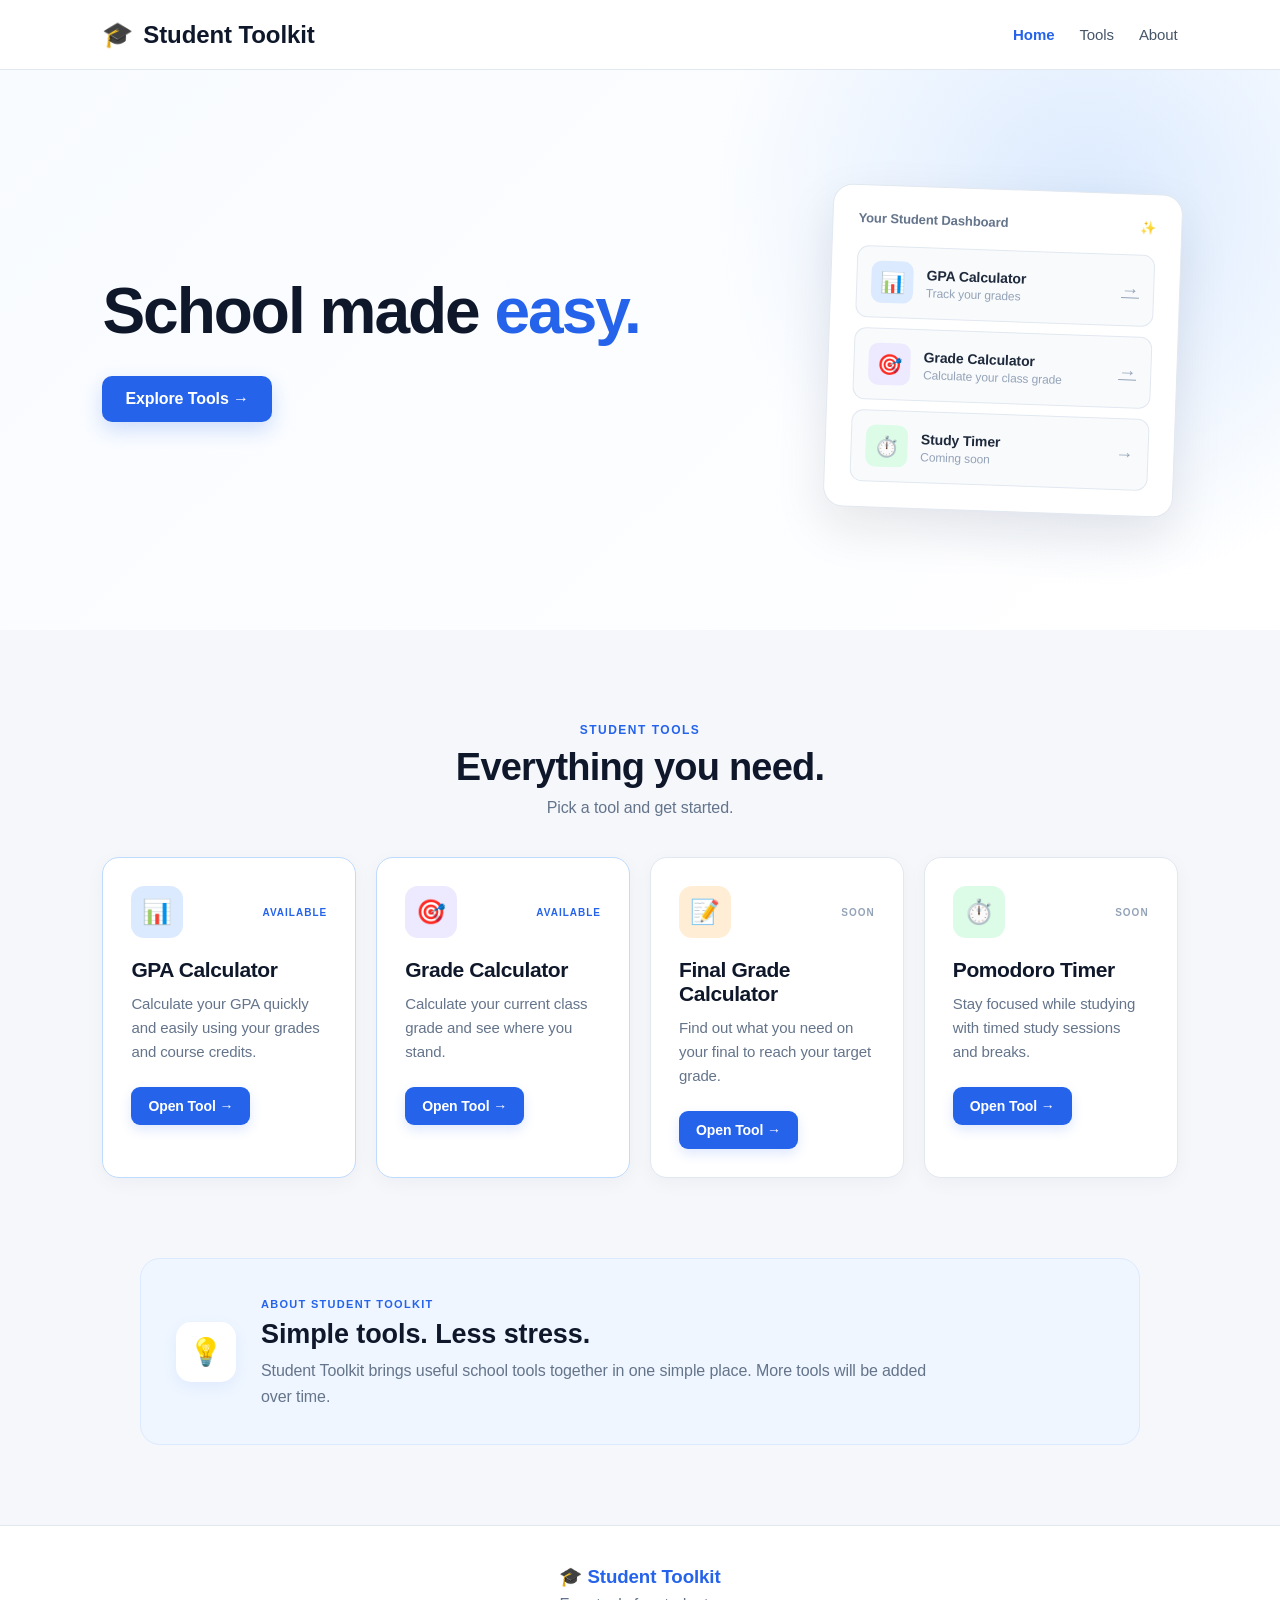
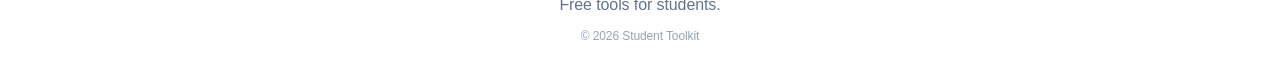
==== index.html @ 9a3f8b53 "Add files via upload" ====
<!DOCTYPE html>
<html lang="en">

<head>
    <meta charset="UTF-8">
    <meta name="viewport" content="width=device-width, initial-scale=1.0">

    <title>Student Toolkit | Free GPA, Grade & Study Tools</title>

    <meta name="description" content="Free student tools including a GPA calculator, grade calculator, final grade calculator, and Pomodoro study timer.">
    <meta name="robots" content="index, follow">

    <link rel="canonical" href="https://kaidenhark2008.github.io/Student.toolkit/">

    <meta property="og:type" content="website">
    <meta property="og:title" content="Student Toolkit | Free Tools for Students">
    <meta property="og:description" content="Free calculators and study tools to help students manage grades, GPA, finals, and study time.">
    <meta property="og:url" content="https://kaidenhark2008.github.io/Student.toolkit/">
    <meta property="og:site_name" content="Student Toolkit">

    <meta name="twitter:card" content="summary">
    <meta name="twitter:title" content="Student Toolkit | Free Tools for Students">
    <meta name="twitter:description" content="Free calculators and study tools to help students manage grades, GPA, finals, and study time.">

    <!-- GOOGLE SEARCH CONSOLE VERIFICATION TAG GOES HERE LATER -->

    <link rel="stylesheet" href="style.css">
</head>

<body>

    <!-- NAVIGATION -->

    <header>

        <div class="logo">
            <span>🎓</span>
            <h1>Student Toolkit</h1>
        </div>

        <nav>
            <a href="index.html" class="active">Home</a>
            <a href="#tools">Tools</a>
            <a href="#about">About</a>
        </nav>

    </header>


    <main>

        <!-- HERO -->

        <section class="hero">

            <div class="hero-content">

                <h2>
                    School made <span>easy.</span>
                </h2>

                <a href="#tools" class="hero-button">
                    Explore Tools →
                </a>

            </div>


            <!-- HERO DASHBOARD -->

            <div class="hero-card">

                <div class="hero-card-top">
                    <span>Your Student Dashboard</span>
                    <span>✨</span>
                </div>


                <!-- GPA -->

                <div class="dashboard-item">

                    <div class="dashboard-icon blue">
                        📊
                    </div>

                    <div>
                        <strong>GPA Calculator</strong>
                        <p>Track your grades</p>
                    </div>

                    <a href="gpa.html" class="arrow">→</a>

                </div>


                <!-- GRADE CALCULATOR -->

                <div class="dashboard-item">

                    <div class="dashboard-icon purple">
                        🎯
                    </div>

                    <div>
                        <strong>Grade Calculator</strong>
                        <p>Calculate your class grade</p>
                    </div>

                    <a href="grade.html" class="arrow">→</a>

                </div>


                <!-- STUDY TIMER -->

                <div class="dashboard-item">

                    <div class="dashboard-icon green">
                        ⏱️
                    </div>

                    <div>
                        <strong>Study Timer</strong>
                        <p>Coming soon</p>
                    </div>

                    <span class="arrow">→</span>

                </div>

            </div>

        </section>



        <!-- TOOLS -->

        <section class="tools" id="tools">

            <div class="section-title">

                <span>STUDENT TOOLS</span>

                <h2>Everything you need.</h2>

                <p>
                    Pick a tool and get started.
                </p>

            </div>


            <div class="tool-container">


                <!-- GPA CALCULATOR -->

                <div class="tool-card available">

                    <div class="tool-top">

                        <div class="tool-icon blue">
                            📊
                        </div>

                        <span class="available-tag">
                            AVAILABLE
                        </span>

                    </div>

                    <h3>GPA Calculator</h3>

                    <p>
                        Calculate your GPA quickly and easily
                        using your grades and course credits.
                    </p>

                    <a href="gpa.html" class="tool-button">
                        Open Tool →
                    </a>

                </div>



                <!-- GRADE CALCULATOR -->

                <div class="tool-card available">

                    <div class="tool-top">

                        <div class="tool-icon purple">
                            🎯
                        </div>

                        <span class="available-tag">
                            AVAILABLE
                        </span>

                    </div>

                    <h3>Grade Calculator</h3>

                    <p>
                        Calculate your current class grade
                        and see where you stand.
                    </p>

                    <a href="grade.html" class="tool-button">
                        Open Tool →
                    </a>

                </div>



                <!-- FINAL GRADE CALCULATOR -->

                <div class="tool-card">

                    <div class="tool-top">

                        <div class="tool-icon orange">
                            📝
                        </div>

                        <span class="soon-tag">
                            SOON
                        </span>

                    </div>

                    <h3>Final Grade Calculator</h3>

                    <p>
                        Find out what you need on your final
                        to reach your target grade.
                    </p>

                    <a href="Final.HtMl" class="tool-button">
                        Open Tool →
                    </a>

                </div>



                <!-- POMODORO TIMER -->

                <div class="tool-card">

                    <div class="tool-top">

                        <div class="tool-icon green">
                            ⏱️
                        </div>

                        <span class="soon-tag">
                            SOON
                        </span>

                    </div>

                    <h3>Pomodoro Timer</h3>

                    <p>
                        Stay focused while studying with
                        timed study sessions and breaks.
                    </p>

                    <a href="timer.html" class="tool-button">
                        Open Tool →
                    </a>

                </div>


            </div>

        </section>



        <!-- ABOUT -->

        <section class="about" id="about">

            <div class="about-box">

                <div class="about-icon">
                    💡
                </div>

                <div>

                    <span>ABOUT STUDENT TOOLKIT</span>

                    <h2>
                        Simple tools. Less stress.
                    </h2>

                    <p>
                        Student Toolkit brings useful school
                        tools together in one simple place.
                        More tools will be added over time.
                    </p>

                </div>

            </div>

        </section>

    </main>



    <!-- FOOTER -->

    <footer>

        <h3>🎓 Student Toolkit</h3>

        <p>
            Free tools for students.
        </p>

        <span>
            © 2026 Student Toolkit
        </span>

    </footer>



    <script src="script.js"></script>

</body>

</html>
---- style.css ----
* {
    box-sizing: border-box;
    margin: 0;
    padding: 0;
}


/* =========================================
   BODY
========================================= */

body {
    font-family: "Segoe UI", Inter, Arial, sans-serif;

    background: #f5f7fb;

    color: #1f2937;

    letter-spacing: -0.1px;
}


/* =========================================
   HEADER
========================================= */

header {
    background: white;

    padding: 20px 8%;

    display: flex;

    justify-content: space-between;

    align-items: center;

    border-bottom: 1px solid #e2e8f0;
}

.logo {
    display: flex;

    align-items: center;

    gap: 10px;
}

.logo span {
    font-size: 25px;
}

.logo h1 {
    font-size: 24px;

    font-weight: 700;

    color: #0f172a;
}

nav {
    display: flex;

    gap: 25px;
}

nav a {
    text-decoration: none;

    color: #475569;

    font-size: 15px;

    font-weight: 500;

    transition: 0.2s ease;
}

nav a:hover {
    color: #2563eb;
}

nav a.active {
    color: #2563eb;

    font-weight: 700;
}


/* =========================================
   HERO
========================================= */

.hero {
    min-height: 560px;

    padding: 85px 8%;

    display: flex;

    align-items: center;

    justify-content: space-between;

    gap: 70px;

    text-align: left;

    background:
        radial-gradient(
            circle at 85% 25%,
            #dbeafe,
            transparent 32%
        ),
        linear-gradient(
            135deg,
            #f8fbff,
            #ffffff
        );
}

.hero-content {
    max-width: 600px;
}

.hero h2 {
    font-size: 64px;

    font-weight: 750;

    letter-spacing: -2px;

    line-height: 1.05;

    margin-bottom: 30px;

    color: #0f172a;
}

.hero h2 span {
    color: #2563eb;
}


/* =========================================
   HERO BUTTON
========================================= */

.hero-button {
    display: inline-flex;

    align-items: center;

    gap: 8px;

    padding: 14px 23px;

    background: #2563eb;

    color: white;

    border-radius: 10px;

    text-decoration: none;

    font-size: 16px;

    font-weight: 650;

    box-shadow:
        0 8px 20px rgba(37, 99, 235, 0.2);

    transition: all 0.2s ease;
}

.hero-button:hover {
    background: #1d4ed8;

    transform: translateY(-3px);

    box-shadow:
        0 12px 25px rgba(37, 99, 235, 0.25);
}


/* =========================================
   HERO DASHBOARD CARD
========================================= */

.hero-card {
    width: 350px;

    flex-shrink: 0;

    padding: 25px;

    background: white;

    border: 1px solid #e2e8f0;

    border-radius: 20px;

    box-shadow:
        0 20px 50px rgba(15, 23, 42, 0.1);

    transform: rotate(2deg);

    transition: 0.3s ease;
}

.hero-card:hover {
    transform: rotate(0deg) translateY(-6px);
}

.hero-card-top {
    display: flex;

    justify-content: space-between;

    margin-bottom: 20px;

    color: #64748b;

    font-size: 13px;

    font-weight: 700;
}


/* =========================================
   DASHBOARD ITEMS
========================================= */

.dashboard-item {
    display: flex;

    align-items: center;

    gap: 13px;

    padding: 14px;

    margin-top: 10px;

    background: #f8fafc;

    border: 1px solid #e2e8f0;

    border-radius: 12px;
}

.dashboard-icon {
    width: 42px;
    height: 42px;

    display: flex;

    align-items: center;

    justify-content: center;

    flex-shrink: 0;

    border-radius: 10px;

    font-size: 20px;
}

.dashboard-icon.blue {
    background: #dbeafe;
}

.dashboard-icon.purple {
    background: #ede9fe;
}

.dashboard-icon.green {
    background: #dcfce7;
}

.dashboard-item strong {
    display: block;

    font-size: 14px;

    color: #1e293b;
}

.dashboard-item p {
    margin: 3px 0 0;

    font-size: 12px;

    color: #94a3b8;
}

.check {
    margin-left: auto;

    width: 25px;
    height: 25px;

    display: flex;

    align-items: center;

    justify-content: center;

    border-radius: 50%;

    background: #dcfce7;

    color: #16a34a;

    font-weight: bold;
}

.arrow {
    margin-left: auto;

    color: #94a3b8;

    font-size: 18px;
}


/* =========================================
   TOOLS SECTION
========================================= */

.tools {
    padding: 90px 8% 80px;
}

.section-title {
    max-width: 600px;

    margin: 0 auto 40px;

    text-align: center;
}

.section-title > span {
    color: #2563eb;

    font-size: 12px;

    font-weight: 800;

    letter-spacing: 1.5px;
}

.section-title h2 {
    margin: 8px 0 10px;

    font-size: 38px;

    font-weight: 700;

    letter-spacing: -0.8px;

    color: #0f172a;
}

.section-title p {
    color: #64748b;

    font-size: 16px;
}


/* =========================================
   TOOL CONTAINER
========================================= */

.tool-container {
    display: grid;

    grid-template-columns: repeat(4, 1fr);

    gap: 20px;

    max-width: 1250px;

    margin: 0 auto;
}


/* =========================================
   TOOL CARDS
========================================= */

.tool-card {
    position: relative;

    min-height: 310px;

    padding: 28px;

    background: white;

    border: 1px solid #e2e8f0;

    border-radius: 17px;

    box-shadow:
        0 5px 20px rgba(15, 23, 42, 0.04);

    transition:
        transform 0.25s ease,
        box-shadow 0.25s ease,
        border-color 0.25s ease;
}

.tool-card:hover {
    transform: translateY(-6px);

    border-color: #bfdbfe;

    box-shadow:
        0 15px 35px rgba(15, 23, 42, 0.09);
}

.tool-card.available {
    border-color: #bfdbfe;
}


/* =========================================
   TOOL TOP
========================================= */

.tool-top {
    display: flex;

    justify-content: space-between;

    align-items: center;

    margin-bottom: 20px;
}

.tool-icon {
    width: 52px;
    height: 52px;

    display: flex;

    align-items: center;

    justify-content: center;

    border-radius: 13px;

    font-size: 24px;
}

.tool-icon.blue {
    background: #dbeafe;
}

.tool-icon.purple {
    background: #ede9fe;
}

.tool-icon.orange {
    background: #ffedd5;
}

.tool-icon.green {
    background: #dcfce7;
}


/* =========================================
   TOOL TAGS
========================================= */

.available-tag,
.soon-tag {
    font-size: 10px;

    font-weight: 800;

    letter-spacing: 1px;
}

.available-tag {
    color: #2563eb;
}

.soon-tag {
    color: #94a3b8;
}


/* =========================================
   TOOL TEXT
========================================= */

.tool-card h3 {
    margin-bottom: 10px;

    font-size: 21px;

    font-weight: 700;

    letter-spacing: -0.4px;

    color: #0f172a;
}

.tool-card p {
    min-height: 75px;

    margin-bottom: 20px;

    color: #64748b;

    font-size: 15px;

    line-height: 1.6;
}


/* =========================================
   GPA OPEN TOOL BUTTON
========================================= */

.tool-button {
    display: inline-flex;

    align-items: center;

    justify-content: center;

    padding: 11px 17px;

    background: #2563eb;

    color: white !important;

    border-radius: 9px;

    text-decoration: none;

    font-size: 14px;

    font-weight: 650;

    transition: all 0.2s ease;

    box-shadow:
        0 5px 12px rgba(37, 99, 235, 0.15);
}

.tool-button:hover {
    background: #1d4ed8;

    transform: translateY(-2px);

    text-decoration: none !important;

    box-shadow:
        0 8px 18px rgba(37, 99, 235, 0.22);
}


/* =========================================
   DISABLED BUTTONS
========================================= */

.disabled-button {
    padding: 10px 15px;

    background: #f1f5f9;

    color: #94a3b8;

    border: none;

    border-radius: 8px;

    cursor: not-allowed;

    font-size: 14px;
}


/* =========================================
   ABOUT
========================================= */

.about {
    padding: 0 8% 80px;
}

.about-box {
    max-width: 1000px;

    margin: 0 auto;

    display: flex;

    align-items: center;

    gap: 25px;

    padding: 35px;

    background: #eff6ff;

    border: 1px solid #dbeafe;

    border-radius: 20px;
}

.about-icon {
    width: 60px;
    height: 60px;

    display: flex;

    align-items: center;

    justify-content: center;

    flex-shrink: 0;

    background: white;

    border-radius: 15px;

    font-size: 27px;

    box-shadow:
        0 5px 15px rgba(37, 99, 235, 0.08);
}

.about-box > div:last-child > span {
    color: #2563eb;

    font-size: 11px;

    font-weight: 800;

    letter-spacing: 1.3px;
}

.about-box h2 {
    margin: 7px 0 8px;

    font-size: 27px;

    color: #0f172a;
}

.about-box p {
    max-width: 700px;

    color: #64748b;

    line-height: 1.6;
}


/* =========================================
   FOOTER
========================================= */

footer {
    margin-top: 0;

    padding: 40px 20px;

    background: white;

    border-top: 1px solid #e2e8f0;

    text-align: center;
}

footer h3 {
    margin-bottom: 8px;

    color: #2563eb;
}

footer p {
    margin-bottom: 12px;

    color: #64748b;
}

footer span {
    font-size: 12px;

    color: #94a3b8;
}


/* =========================================
   MOBILE
========================================= */

@media (max-width: 1000px) {

    .tool-container {
        grid-template-columns: repeat(2, 1fr);
    }

    .hero {
        padding-left: 6%;
        padding-right: 6%;
    }

}


@media (max-width: 800px) {

    .hero {
        flex-direction: column;

        padding: 70px 6%;

        text-align: center;
    }

    .hero h2 {
        font-size: 52px;
    }

    .hero-card {
        width: 330px;
    }

}


@media (max-width: 600px) {

    header {
        flex-direction: column;

        gap: 15px;

        padding: 18px 5%;
    }

    nav {
        gap: 18px;

        flex-wrap: wrap;

        justify-content: center;
    }

    .hero {
        padding: 55px 20px;
    }

    .hero h2 {
        font-size: 42px;

        letter-spacing: -1.5px;
    }

    .hero-card {
        width: 100%;

        max-width: 340px;
    }

    .tools {
        padding: 70px 20px;
    }

    .section-title h2 {
        font-size: 30px;
    }

    .tool-container {
        grid-template-columns: 1fr;
    }

    .about {
        padding: 0 20px 60px;
    }

    .about-box {
        flex-direction: column;

        text-align: center;

        padding: 28px 22px;
    }

}


.gpa-hero {
    padding: 70px 20px 65px;

    text-align: center;

    background:
        radial-gradient(
            circle at 50% 0%,
            #dbeafe,
            transparent 45%
        ),
        #f8fbff;
}

.gpa-hero-content {
    max-width: 650px;

    margin: 0 auto;
}

.gpa-badge {
    display: inline-block;

    padding: 8px 14px;

    margin-bottom: 18px;

    border-radius: 30px;

    background: #dbeafe;

    color: #2563eb;

    font-size: 13px;

    font-weight: 700;
}

.gpa-hero h2 {
    margin-bottom: 15px;

    font-size: 52px;

    line-height: 1.1;

    letter-spacing: -1.5px;

    color: #0f172a;
}

.gpa-hero h2 span {
    color: #2563eb;
}

.gpa-hero p {
    max-width: 550px;

    margin: 0 auto;

    color: #64748b;

    font-size: 17px;

    line-height: 1.6;
}


/* =========================================
   GPA SECTION
========================================= */

.gpa-section {
    max-width: 850px;

    margin: 0 auto;

    padding: 65px 20px 90px;
}


/* =========================================
   CALCULATOR
========================================= */

.calculator {
    padding: 35px;

    background: white;

    border: 1px solid #e2e8f0;

    border-radius: 20px;

    box-shadow:
        0 10px 35px rgba(15, 23, 42, 0.06);
}


/* CALCULATOR HEADING */

.calculator-heading {
    display: flex;

    align-items: center;

    gap: 15px;

    margin-bottom: 30px;
}

.calculator-icon {
    width: 52px;
    height: 52px;

    display: flex;

    align-items: center;

    justify-content: center;

    flex-shrink: 0;

    border-radius: 13px;

    background: #dbeafe;

    font-size: 24px;
}

.calculator-heading h2 {
    margin-bottom: 4px;

    font-size: 25px;

    color: #0f172a;
}

.calculator-heading p {
    color: #94a3b8;

    font-size: 14px;
}


/* =========================================
   COURSE ROW
========================================= */

.gpa-section .course {
    display: grid;

    grid-template-columns: 1fr 130px 140px;

    align-items: center;

    gap: 15px;

    margin-bottom: 12px;

    padding: 12px;

    background: #f8fafc;

    border: 1px solid #e2e8f0;

    border-radius: 12px;

    transition: 0.2s ease;
}

.gpa-section .course:hover {
    border-color: #bfdbfe;

    background: #f8fbff;
}


/* COURSE NAME */

.course-name {
    display: flex;

    align-items: center;

    gap: 12px;
}

.course-name span {
    width: 34px;
    height: 34px;

    display: flex;

    align-items: center;

    justify-content: center;

    border-radius: 9px;

    background: #e0edff;

    color: #2563eb;

    font-size: 12px;

    font-weight: 800;
}

.course-name label {
    font-size: 15px;

    font-weight: 650;

    color: #334155;
}


/* INPUTS */

.gpa-section .course select,
.gpa-section .course input {
    width: 100%;

    padding: 11px 12px;

    border: 1px solid #cbd5e1;

    border-radius: 8px;

    background: white;

    color: #334155;

    font-family: inherit;

    font-size: 14px;

    outline: none;

    transition: 0.2s ease;
}

.gpa-section .course select:focus,
.gpa-section .course input:focus {
    border-color: #2563eb;

    box-shadow:
        0 0 0 3px rgba(37, 99, 235, 0.1);
}


/* =========================================
   CALCULATE BUTTON
========================================= */

.calculate-button {
    width: 100%;

    margin-top: 20px;

    padding: 14px 20px;

    border: none;

    border-radius: 10px;

    background: #2563eb;

    color: white;

    font-family: inherit;

    font-size: 16px;

    font-weight: 700;

    cursor: pointer;

    box-shadow:
        0 7px 15px rgba(37, 99, 235, 0.18);

    transition: 0.2s ease;
}

.calculate-button:hover {
    background: #1d4ed8;

    transform: translateY(-2px);

    box-shadow:
        0 10px 20px rgba(37, 99, 235, 0.23);
}

.calculate-button:active {
    transform: translateY(0);
}


/* =========================================
   GPA RESULT
========================================= */

.gpa-result {
    display: flex;

    align-items: center;

    gap: 15px;

    margin-top: 20px;

    padding: 18px;

    background: #f8fafc;

    border: 1px solid #e2e8f0;

    border-radius: 12px;
}

.result-icon {
    width: 45px;
    height: 45px;

    display: flex;

    align-items: center;

    justify-content: center;

    border-radius: 11px;

    background: #dbeafe;

    font-size: 21px;
}

.gpa-result small {
    display: block;

    margin-bottom: 3px;

    color: #94a3b8;

    font-size: 12px;

    font-weight: 600;
}

.gpa-result strong {
    display: block;

    color: #334155;

    font-size: 17px;
}


/* =========================================
   INFO CARD
========================================= */

.gpa-info {
    display: flex;

    align-items: flex-start;

    gap: 15px;

    margin-top: 20px;

    padding: 25px;

    background: #eff6ff;

    border: 1px solid #dbeafe;

    border-radius: 15px;
}

.info-icon {
    width: 42px;
    height: 42px;

    display: flex;

    align-items: center;

    justify-content: center;

    flex-shrink: 0;

    background: white;

    border-radius: 10px;

    font-size: 20px;
}

.gpa-info h3 {
    margin-bottom: 7px;

    color: #0f172a;

    font-size: 17px;
}

.gpa-info p {
    color: #64748b;

    font-size: 14px;

    line-height: 1.6;
}


/* =========================================
   GPA MOBILE
========================================= */

@media (max-width: 650px) {

    .gpa-hero {
        padding: 55px 20px;
    }

    .gpa-hero h2 {
        font-size: 40px;
    }

    .gpa-section {
        padding: 45px 15px 70px;
    }

    .calculator {
        padding: 22px;
    }

    .gpa-section .course {
        grid-template-columns: 1fr 90px;

        gap: 10px;
    }

    .course-name {
        grid-column: 1 / -1;
    }

    .gpa-info {
        flex-direction: column;
    }

}
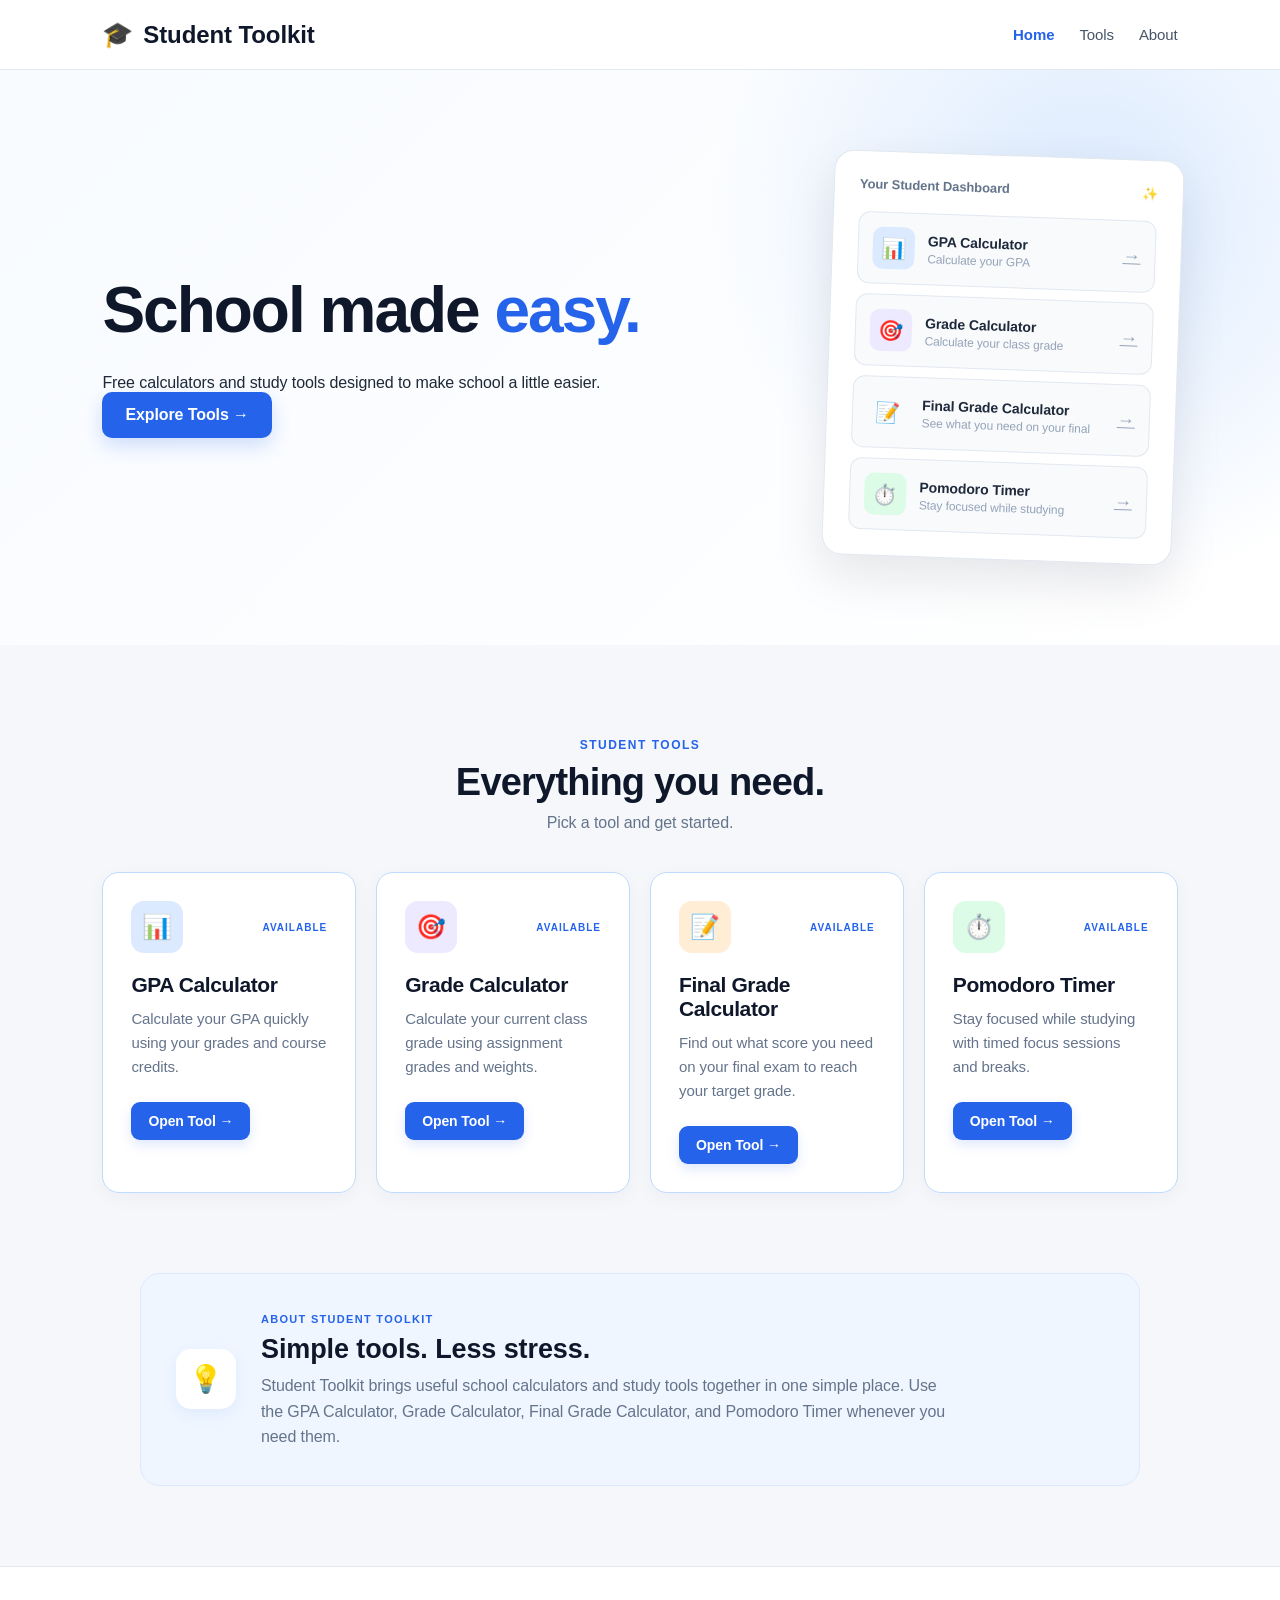
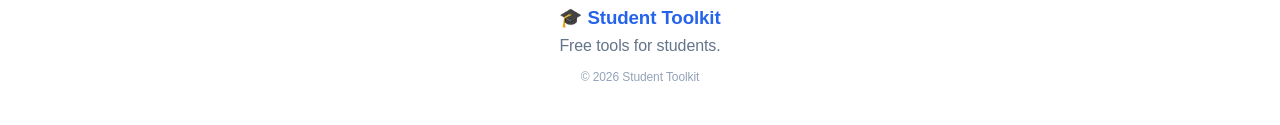
==== commit b644b4d4: "Update index.html" ====
--- a/index.html
+++ b/index.html
@@ -10,333 +10,312 @@
     <meta name="description" content="Free student tools including a GPA calculator, grade calculator, final grade calculator, and Pomodoro study timer.">
     <meta name="robots" content="index, follow">
 
-    <link rel="canonical" href="https://kaidenhark2008.github.io/Student.toolkit/">
+    <link rel="canonical" href="https://kaidenhark2008.github.io/Student.toolkitV1/">
 
     <meta property="og:type" content="website">
     <meta property="og:title" content="Student Toolkit | Free Tools for Students">
     <meta property="og:description" content="Free calculators and study tools to help students manage grades, GPA, finals, and study time.">
-    <meta property="og:url" content="https://kaidenhark2008.github.io/Student.toolkit/">
+    <meta property="og:url" content="https://kaidenhark2008.github.io/Student.toolkitV1/">
     <meta property="og:site_name" content="Student Toolkit">
 
     <meta name="twitter:card" content="summary">
     <meta name="twitter:title" content="Student Toolkit | Free Tools for Students">
-    <meta name="twitter:description" content="Free calculators and study tools to help students manage grades, GPA, finals, and study time.">
-
-    <!-- GOOGLE SEARCH CONSOLE VERIFICATION TAG GOES HERE LATER -->
+    <meta name="twitter:description" content="Free calculators and study tools for students.">
 
     <link rel="stylesheet" href="style.css">
 </head>
 
 <body>
 
-    <!-- NAVIGATION -->
-
-    <header>
-
-        <div class="logo">
-            <span>🎓</span>
-            <h1>Student Toolkit</h1>
-        </div>
-
-        <nav>
-            <a href="index.html" class="active">Home</a>
-            <a href="#tools">Tools</a>
-            <a href="#about">About</a>
-        </nav>
-
-    </header>
-
-
-    <main>
-
-        <!-- HERO -->
-
-        <section class="hero">
-
-            <div class="hero-content">
-
-                <h2>
-                    School made <span>easy.</span>
-                </h2>
-
-                <a href="#tools" class="hero-button">
-                    Explore Tools →
-                </a>
-
-            </div>
-
-
-            <!-- HERO DASHBOARD -->
-
-            <div class="hero-card">
-
-                <div class="hero-card-top">
-                    <span>Your Student Dashboard</span>
-                    <span>✨</span>
-                </div>
-
-
-                <!-- GPA -->
-
-                <div class="dashboard-item">
-
-                    <div class="dashboard-icon blue">
+<header>
+
+    <div class="logo">
+        <span>🎓</span>
+        <h1>Student Toolkit</h1>
+    </div>
+
+    <nav>
+        <a href="index.html" class="active">Home</a>
+        <a href="#tools">Tools</a>
+        <a href="#about">About</a>
+    </nav>
+
+</header>
+
+<main>
+
+    <section class="hero">
+
+        <div class="hero-content">
+
+            <h2>
+                School made <span>easy.</span>
+            </h2>
+
+            <p class="hero-description">
+                Free calculators and study tools designed to make
+                school a little easier.
+            </p>
+
+            <a href="#tools" class="hero-button">
+                Explore Tools →
+            </a>
+
+        </div>
+
+        <div class="hero-card">
+
+            <div class="hero-card-top">
+                <span>Your Student Dashboard</span>
+                <span>✨</span>
+            </div>
+
+            <div class="dashboard-item">
+
+                <div class="dashboard-icon blue">
+                    📊
+                </div>
+
+                <div>
+                    <strong>GPA Calculator</strong>
+                    <p>Calculate your GPA</p>
+                </div>
+
+                <a href="gpa.html" class="arrow">→</a>
+
+            </div>
+
+            <div class="dashboard-item">
+
+                <div class="dashboard-icon purple">
+                    🎯
+                </div>
+
+                <div>
+                    <strong>Grade Calculator</strong>
+                    <p>Calculate your class grade</p>
+                </div>
+
+                <a href="grade.html" class="arrow">→</a>
+
+            </div>
+
+            <div class="dashboard-item">
+
+                <div class="dashboard-icon orange">
+                    📝
+                </div>
+
+                <div>
+                    <strong>Final Grade Calculator</strong>
+                    <p>See what you need on your final</p>
+                </div>
+
+                <a href="final.html" class="arrow">→</a>
+
+            </div>
+
+            <div class="dashboard-item">
+
+                <div class="dashboard-icon green">
+                    ⏱️
+                </div>
+
+                <div>
+                    <strong>Pomodoro Timer</strong>
+                    <p>Stay focused while studying</p>
+                </div>
+
+                <a href="timer.html" class="arrow">→</a>
+
+            </div>
+
+        </div>
+
+    </section>
+
+
+    <section class="tools" id="tools">
+
+        <div class="section-title">
+
+            <span>STUDENT TOOLS</span>
+
+            <h2>Everything you need.</h2>
+
+            <p>
+                Pick a tool and get started.
+            </p>
+
+        </div>
+
+
+        <div class="tool-container">
+
+            <div class="tool-card available">
+
+                <div class="tool-top">
+
+                    <div class="tool-icon blue">
                         📊
                     </div>
 
-                    <div>
-                        <strong>GPA Calculator</strong>
-                        <p>Track your grades</p>
-                    </div>
-
-                    <a href="gpa.html" class="arrow">→</a>
-
-                </div>
-
-
-                <!-- GRADE CALCULATOR -->
-
-                <div class="dashboard-item">
-
-                    <div class="dashboard-icon purple">
+                    <span class="available-tag">
+                        AVAILABLE
+                    </span>
+
+                </div>
+
+                <h3>GPA Calculator</h3>
+
+                <p>
+                    Calculate your GPA quickly using your
+                    grades and course credits.
+                </p>
+
+                <a href="gpa.html" class="tool-button">
+                    Open Tool →
+                </a>
+
+            </div>
+
+
+            <div class="tool-card available">
+
+                <div class="tool-top">
+
+                    <div class="tool-icon purple">
                         🎯
                     </div>
 
-                    <div>
-                        <strong>Grade Calculator</strong>
-                        <p>Calculate your class grade</p>
+                    <span class="available-tag">
+                        AVAILABLE
+                    </span>
+
+                </div>
+
+                <h3>Grade Calculator</h3>
+
+                <p>
+                    Calculate your current class grade using
+                    assignment grades and weights.
+                </p>
+
+                <a href="grade.html" class="tool-button">
+                    Open Tool →
+                </a>
+
+            </div>
+
+
+            <div class="tool-card available">
+
+                <div class="tool-top">
+
+                    <div class="tool-icon orange">
+                        📝
                     </div>
 
-                    <a href="grade.html" class="arrow">→</a>
-
-                </div>
-
-
-                <!-- STUDY TIMER -->
-
-                <div class="dashboard-item">
-
-                    <div class="dashboard-icon green">
+                    <span class="available-tag">
+                        AVAILABLE
+                    </span>
+
+                </div>
+
+                <h3>Final Grade Calculator</h3>
+
+                <p>
+                    Find out what score you need on your final
+                    exam to reach your target grade.
+                </p>
+
+                <a href="final.html" class="tool-button">
+                    Open Tool →
+                </a>
+
+            </div>
+
+
+            <div class="tool-card available">
+
+                <div class="tool-top">
+
+                    <div class="tool-icon green">
                         ⏱️
                     </div>
 
-                    <div>
-                        <strong>Study Timer</strong>
-                        <p>Coming soon</p>
-                    </div>
-
-                    <span class="arrow">→</span>
-
-                </div>
-
-            </div>
-
-        </section>
-
-
-
-        <!-- TOOLS -->
-
-        <section class="tools" id="tools">
-
-            <div class="section-title">
-
-                <span>STUDENT TOOLS</span>
-
-                <h2>Everything you need.</h2>
-
-                <p>
-                    Pick a tool and get started.
-                </p>
-
-            </div>
-
-
-            <div class="tool-container">
-
-
-                <!-- GPA CALCULATOR -->
-
-                <div class="tool-card available">
-
-                    <div class="tool-top">
-
-                        <div class="tool-icon blue">
-                            📊
-                        </div>
-
-                        <span class="available-tag">
-                            AVAILABLE
-                        </span>
-
-                    </div>
-
-                    <h3>GPA Calculator</h3>
-
-                    <p>
-                        Calculate your GPA quickly and easily
-                        using your grades and course credits.
-                    </p>
-
-                    <a href="gpa.html" class="tool-button">
-                        Open Tool →
-                    </a>
-
-                </div>
-
-
-
-                <!-- GRADE CALCULATOR -->
-
-                <div class="tool-card available">
-
-                    <div class="tool-top">
-
-                        <div class="tool-icon purple">
-                            🎯
-                        </div>
-
-                        <span class="available-tag">
-                            AVAILABLE
-                        </span>
-
-                    </div>
-
-                    <h3>Grade Calculator</h3>
-
-                    <p>
-                        Calculate your current class grade
-                        and see where you stand.
-                    </p>
-
-                    <a href="grade.html" class="tool-button">
-                        Open Tool →
-                    </a>
-
-                </div>
-
-
-
-                <!-- FINAL GRADE CALCULATOR -->
-
-                <div class="tool-card">
-
-                    <div class="tool-top">
-
-                        <div class="tool-icon orange">
-                            📝
-                        </div>
-
-                        <span class="soon-tag">
-                            SOON
-                        </span>
-
-                    </div>
-
-                    <h3>Final Grade Calculator</h3>
-
-                    <p>
-                        Find out what you need on your final
-                        to reach your target grade.
-                    </p>
-
-                    <a href="Final.HtMl" class="tool-button">
-                        Open Tool →
-                    </a>
-
-                </div>
-
-
-
-                <!-- POMODORO TIMER -->
-
-                <div class="tool-card">
-
-                    <div class="tool-top">
-
-                        <div class="tool-icon green">
-                            ⏱️
-                        </div>
-
-                        <span class="soon-tag">
-                            SOON
-                        </span>
-
-                    </div>
-
-                    <h3>Pomodoro Timer</h3>
-
-                    <p>
-                        Stay focused while studying with
-                        timed study sessions and breaks.
-                    </p>
-
-                    <a href="timer.html" class="tool-button">
-                        Open Tool →
-                    </a>
-
-                </div>
-
-
-            </div>
-
-        </section>
-
-
-
-        <!-- ABOUT -->
-
-        <section class="about" id="about">
-
-            <div class="about-box">
-
-                <div class="about-icon">
-                    💡
-                </div>
-
-                <div>
-
-                    <span>ABOUT STUDENT TOOLKIT</span>
-
-                    <h2>
-                        Simple tools. Less stress.
-                    </h2>
-
-                    <p>
-                        Student Toolkit brings useful school
-                        tools together in one simple place.
-                        More tools will be added over time.
-                    </p>
-
-                </div>
-
-            </div>
-
-        </section>
-
-    </main>
-
-
-
-    <!-- FOOTER -->
-
-    <footer>
-
-        <h3>🎓 Student Toolkit</h3>
-
-        <p>
-            Free tools for students.
-        </p>
-
-        <span>
-            © 2026 Student Toolkit
-        </span>
-
-    </footer>
-
-
-
-    <script src="script.js"></script>
+                    <span class="available-tag">
+                        AVAILABLE
+                    </span>
+
+                </div>
+
+                <h3>Pomodoro Timer</h3>
+
+                <p>
+                    Stay focused while studying with timed
+                    focus sessions and breaks.
+                </p>
+
+                <a href="timer.html" class="tool-button">
+                    Open Tool →
+                </a>
+
+            </div>
+
+        </div>
+
+    </section>
+
+
+    <section class="about" id="about">
+
+        <div class="about-box">
+
+            <div class="about-icon">
+                💡
+            </div>
+
+            <div>
+
+                <span>ABOUT STUDENT TOOLKIT</span>
+
+                <h2>
+                    Simple tools. Less stress.
+                </h2>
+
+                <p>
+                    Student Toolkit brings useful school calculators
+                    and study tools together in one simple place.
+                    Use the GPA Calculator, Grade Calculator,
+                    Final Grade Calculator, and Pomodoro Timer
+                    whenever you need them.
+                </p>
+
+            </div>
+
+        </div>
+
+    </section>
+
+</main>
+
+
+<footer>
+
+    <h3>🎓 Student Toolkit</h3>
+
+    <p>
+        Free tools for students.
+    </p>
+
+    <span>
+        © 2026 Student Toolkit
+    </span>
+
+</footer>
+
+<script src="script.js"></script>
 
 </body>
 
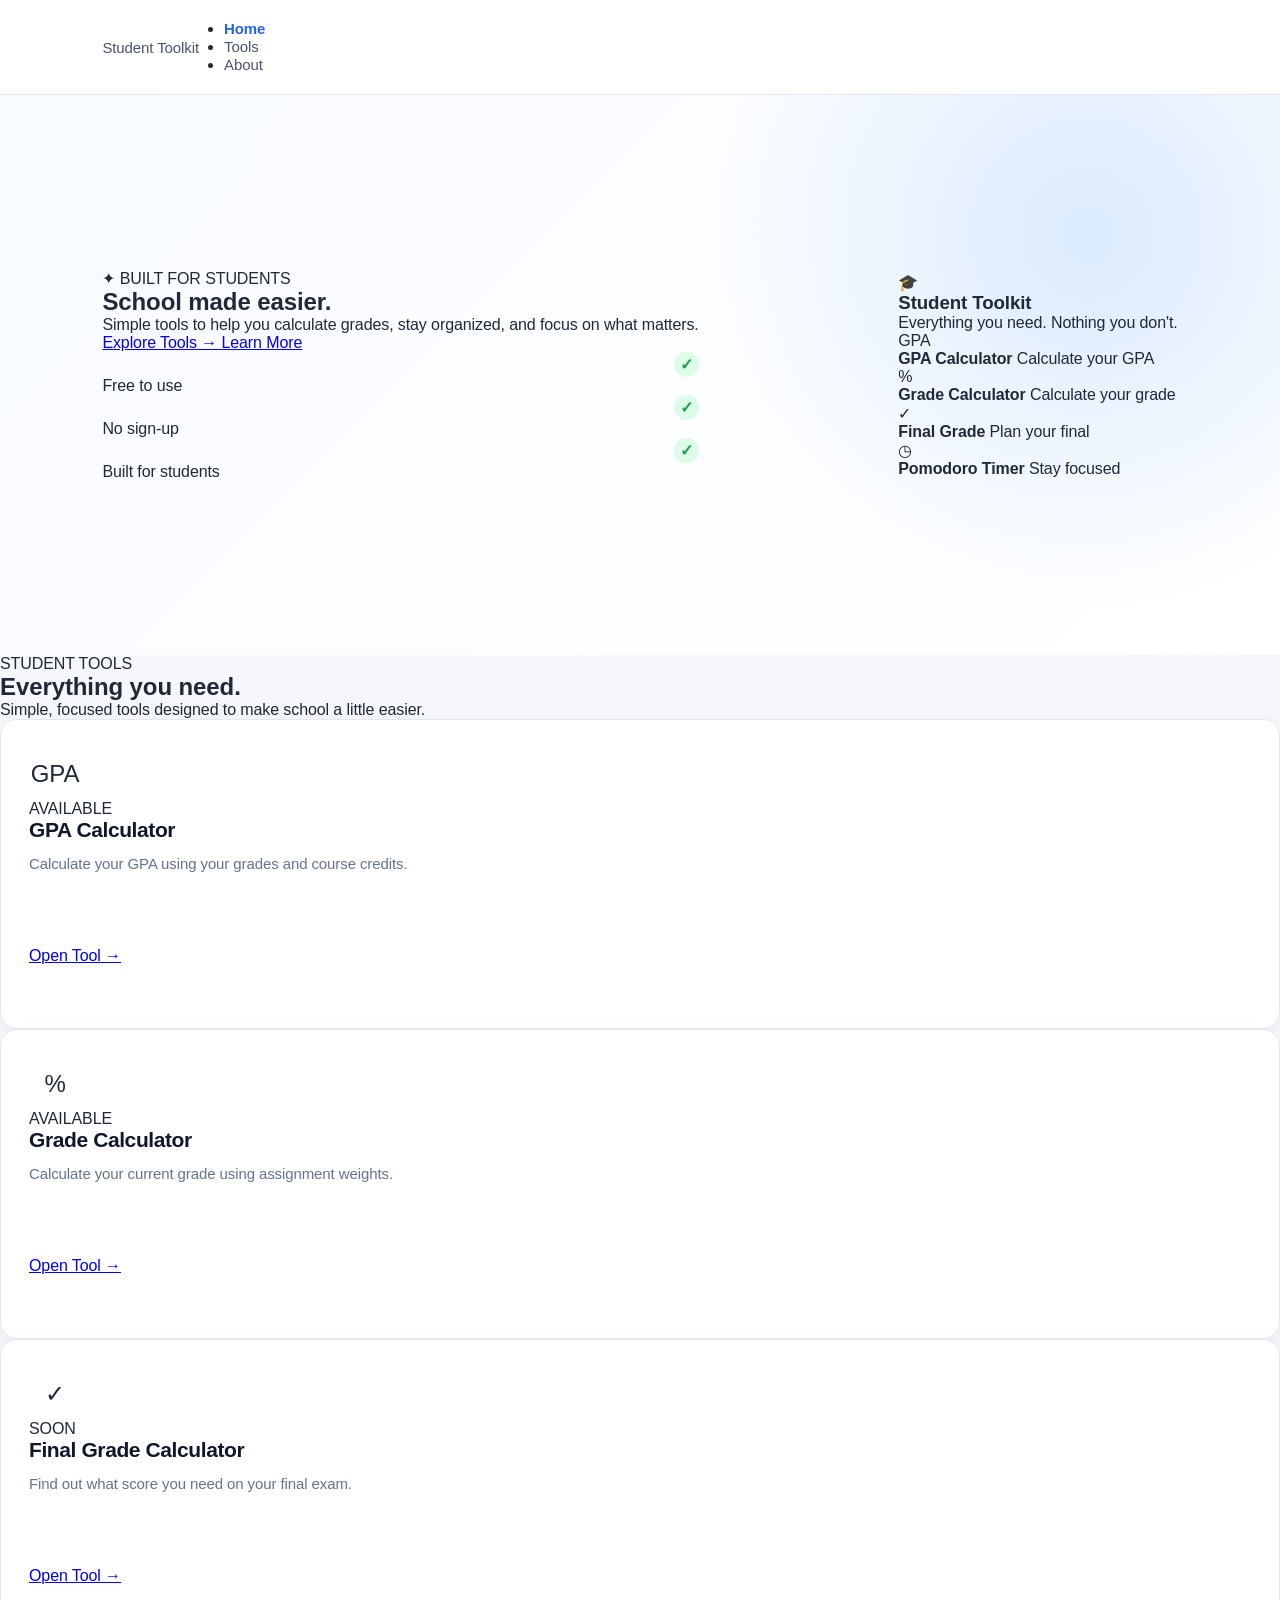
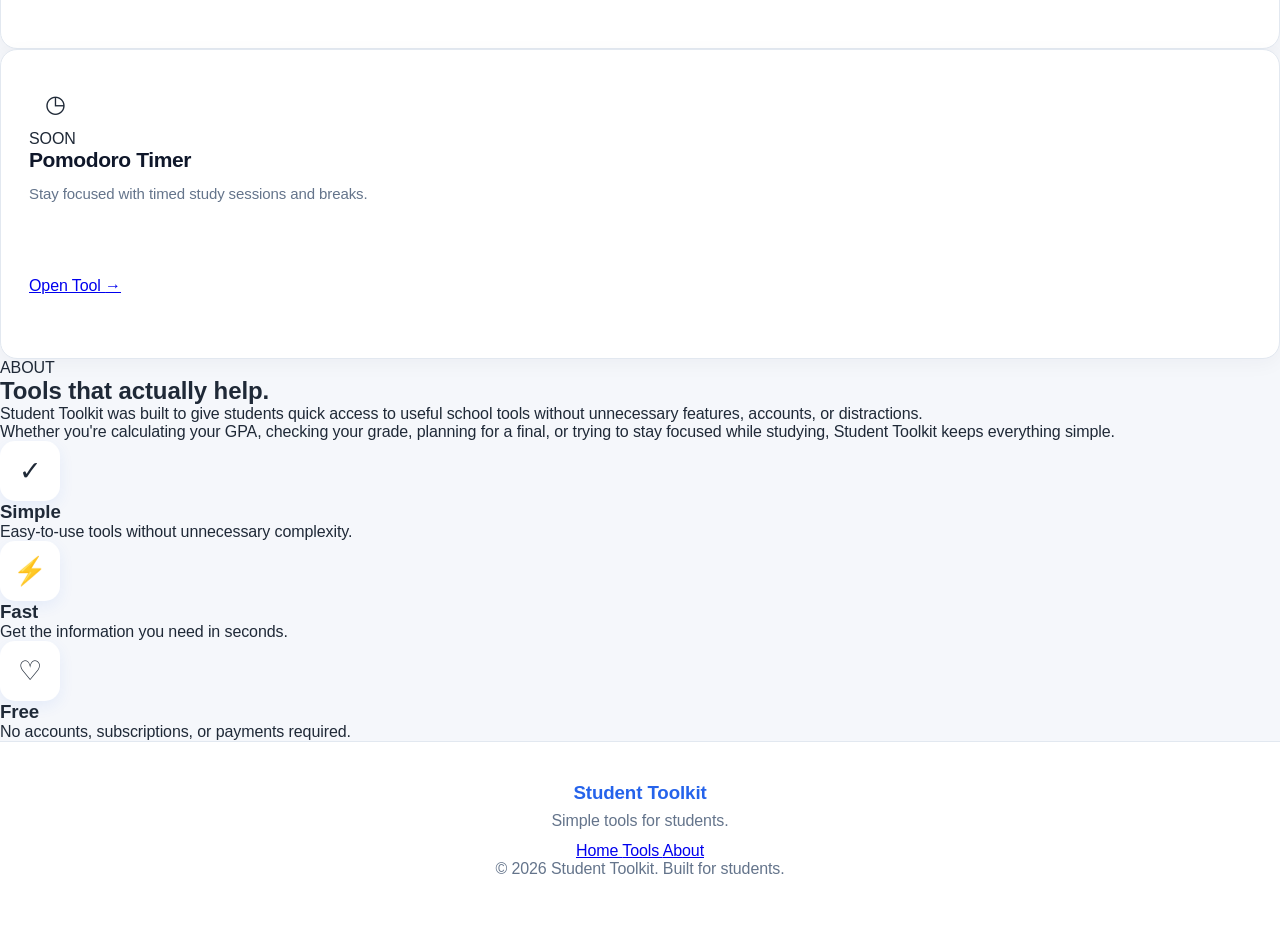
==== commit 9223f74d: "Update index.html" ====
--- a/index.html
+++ b/index.html
@@ -2,14 +2,19 @@
 <html lang="en">
 
 <head>
+
     <meta charset="UTF-8">
-    <meta name="viewport" content="width=device-width, initial-scale=1.0">
+
+    <meta
+        name="viewport"
+        content="width=device-width, initial-scale=1.0"
+    >
 
     <title>Student Toolkit | Free GPA, Grade & Study Tools</title>
 
+    <!-- Google / SEO -->
     <meta name="description" content="Free student tools including a GPA calculator, grade calculator, final grade calculator, and Pomodoro study timer.">
     <meta name="robots" content="index, follow">
-
     <link rel="canonical" href="https://kaidenhark2008.github.io/Student.toolkitV1/">
 
     <meta property="og:type" content="website">
@@ -20,302 +25,880 @@
 
     <meta name="twitter:card" content="summary">
     <meta name="twitter:title" content="Student Toolkit | Free Tools for Students">
-    <meta name="twitter:description" content="Free calculators and study tools for students.">
-
-    <link rel="stylesheet" href="style.css">
+    <meta name="twitter:description" content="Free calculators and study tools to help students manage grades, GPA, finals, and study time.">
+
+    <link
+        rel="stylesheet"
+        href="style.css"
+    >
+
 </head>
 
+
 <body>
 
-<header>
-
-    <div class="logo">
-        <span>🎓</span>
-        <h1>Student Toolkit</h1>
-    </div>
-
-    <nav>
-        <a href="index.html" class="active">Home</a>
-        <a href="#tools">Tools</a>
-        <a href="#about">About</a>
-    </nav>
-
-</header>
-
-<main>
-
-    <section class="hero">
-
-        <div class="hero-content">
-
-            <h2>
-                School made <span>easy.</span>
-            </h2>
-
-            <p class="hero-description">
-                Free calculators and study tools designed to make
-                school a little easier.
+
+    <!-- ========================= -->
+    <!-- Navigation Bar -->
+    <!-- ========================= -->
+
+    <header>
+
+        <nav class="navbar">
+
+            <div class="logo">
+
+                <a href="index.html">
+
+                    Student Toolkit
+
+                </a>
+
+            </div>
+
+
+            <ul class="nav-links">
+
+                <li>
+
+                    <a
+                        href="index.html"
+                        class="active"
+                    >
+                        Home
+                    </a>
+
+                </li>
+
+
+                <li>
+
+                    <a href="#tools">
+
+                        Tools
+
+                    </a>
+
+                </li>
+
+
+                <li>
+
+                    <a href="#about">
+
+                        About
+
+                    </a>
+
+                </li>
+
+            </ul>
+
+        </nav>
+
+    </header>
+
+
+
+    <!-- ========================= -->
+    <!-- Hero Section -->
+    <!-- ========================= -->
+
+    <main>
+
+
+        <section class="hero">
+
+            <div class="hero-content">
+
+                <div class="hero-badge">
+
+                    <span>
+                        ✦
+                    </span>
+
+                    BUILT FOR STUDENTS
+
+                </div>
+
+
+                <h1>
+
+                    School made
+
+                    <span class="blue-text">
+
+                        easier.
+
+                    </span>
+
+                </h1>
+
+
+                <p class="hero-description">
+
+                    Simple tools to help you calculate grades,
+                    stay organized, and focus on what matters.
+
+                </p>
+
+
+                <div class="hero-buttons">
+
+                    <a
+                        href="#tools"
+                        class="primary-button"
+                    >
+
+                        Explore Tools
+
+                        <span>
+                            →
+                        </span>
+
+                    </a>
+
+
+                    <a
+                        href="#about"
+                        class="secondary-button"
+                    >
+
+                        Learn More
+
+                    </a>
+
+                </div>
+
+
+                <div class="hero-features">
+
+                    <div class="feature">
+
+                        <span class="check">
+                            ✓
+                        </span>
+
+                        Free to use
+
+                    </div>
+
+
+                    <div class="feature">
+
+                        <span class="check">
+                            ✓
+                        </span>
+
+                        No sign-up
+
+                    </div>
+
+
+                    <div class="feature">
+
+                        <span class="check">
+                            ✓
+                        </span>
+
+                        Built for students
+
+                    </div>
+
+                </div>
+
+            </div>
+
+
+
+            <!-- Hero Preview Card -->
+
+            <div class="hero-preview">
+
+                <div class="preview-window">
+
+                    <div class="preview-top">
+
+                        <div class="preview-dots">
+
+                            <span></span>
+
+                            <span></span>
+
+                            <span></span>
+
+                        </div>
+
+                    </div>
+
+
+                    <div class="preview-content">
+
+                        <div class="preview-icon">
+
+                            🎓
+
+                        </div>
+
+
+                        <h3>
+
+                            Student Toolkit
+
+                        </h3>
+
+
+                        <p>
+
+                            Everything you need.
+                            Nothing you don't.
+
+                        </p>
+
+
+                        <div class="preview-tools">
+
+                            <div class="preview-tool">
+
+                                <div
+                                    class="
+                                        preview-tool-icon
+                                        blue-preview
+                                    "
+                                >
+
+                                    GPA
+
+                                </div>
+
+                                <div>
+
+                                    <strong>
+
+                                        GPA Calculator
+
+                                    </strong>
+
+                                    <span>
+
+                                        Calculate your GPA
+
+                                    </span>
+
+                                </div>
+
+                            </div>
+
+
+                            <div class="preview-tool">
+
+                                <div
+                                    class="
+                                        preview-tool-icon
+                                        purple-preview
+                                    "
+                                >
+
+                                    %
+
+                                </div>
+
+                                <div>
+
+                                    <strong>
+
+                                        Grade Calculator
+
+                                    </strong>
+
+                                    <span>
+
+                                        Calculate your grade
+
+                                    </span>
+
+                                </div>
+
+                            </div>
+
+
+                            <div class="preview-tool">
+
+                                <div
+                                    class="
+                                        preview-tool-icon
+                                        orange-preview
+                                    "
+                                >
+
+                                    ✓
+
+                                </div>
+
+                                <div>
+
+                                    <strong>
+
+                                        Final Grade
+
+                                    </strong>
+
+                                    <span>
+
+                                        Plan your final
+
+                                    </span>
+
+                                </div>
+
+                            </div>
+
+
+                            <div class="preview-tool">
+
+                                <div
+                                    class="
+                                        preview-tool-icon
+                                        green-preview
+                                    "
+                                >
+
+                                    ◷
+
+                                </div>
+
+                                <div>
+
+                                    <strong>
+
+                                        Pomodoro Timer
+
+                                    </strong>
+
+                                    <span>
+
+                                        Stay focused
+
+                                    </span>
+
+                                </div>
+
+                            </div>
+
+                        </div>
+
+                    </div>
+
+                </div>
+
+            </div>
+
+        </section>
+
+
+
+        <!-- ========================= -->
+        <!-- Tools Section -->
+        <!-- ========================= -->
+
+        <section
+            class="tools-section"
+            id="tools"
+        >
+
+            <div class="section-heading">
+
+                <span class="section-label">
+
+                    STUDENT TOOLS
+
+                </span>
+
+
+                <h2>
+
+                    Everything you need.
+
+                </h2>
+
+
+                <p>
+
+                    Simple, focused tools designed to make
+                    school a little easier.
+
+                </p>
+
+            </div>
+
+
+
+            <div class="tools-grid">
+
+
+                <!-- GPA Calculator -->
+
+                <div class="tool-card">
+
+                    <div class="tool-card-top">
+
+                        <div
+                            class="
+                                tool-icon
+                                blue-tool
+                            "
+                        >
+
+                            GPA
+
+                        </div>
+
+
+                        <span class="available">
+
+                            AVAILABLE
+
+                        </span>
+
+                    </div>
+
+
+                    <h3>
+
+                        GPA Calculator
+
+                    </h3>
+
+
+                    <p>
+
+                        Calculate your GPA using your
+                        grades and course credits.
+
+                    </p>
+
+
+                    <a
+                        href="gpa.html"
+                        class="tool-link"
+                    >
+
+                        Open Tool
+
+                        <span>
+                            →
+                        </span>
+
+                    </a>
+
+                </div>
+
+
+
+                <!-- Grade Calculator -->
+
+                <div class="tool-card">
+
+                    <div class="tool-card-top">
+
+                        <div
+                            class="
+                                tool-icon
+                                purple-tool
+                            "
+                        >
+
+                            %
+
+                        </div>
+
+
+                        <span class="available">
+
+                            AVAILABLE
+
+                        </span>
+
+                    </div>
+
+
+                    <h3>
+
+                        Grade Calculator
+
+                    </h3>
+
+
+                    <p>
+
+                        Calculate your current grade
+                        using assignment weights.
+
+                    </p>
+
+
+                    <a
+                        href="grade.html"
+                        class="tool-link"
+                    >
+
+                        Open Tool
+
+                        <span>
+                            →
+                        </span>
+
+                    </a>
+
+                </div>
+
+
+
+                <!-- Final Grade Calculator -->
+
+                <div class="tool-card">
+
+                    <div class="tool-card-top">
+
+                        <div
+                            class="
+                                tool-icon
+                                orange-tool
+                            "
+                        >
+
+                            ✓
+
+                        </div>
+
+
+                        <span class="coming-soon">
+
+                            SOON
+
+                        </span>
+
+                    </div>
+
+
+                    <h3>
+
+                        Final Grade Calculator
+
+                    </h3>
+
+
+                    <p>
+
+                        Find out what score you need
+                        on your final exam.
+
+                    </p>
+
+
+                    <a
+                        href="final.html"
+                        class="tool-link"
+                    >
+
+                        Open Tool
+
+                        <span>
+                            →
+                        </span>
+
+                    </a>
+
+                </div>
+
+
+
+                <!-- Pomodoro Timer -->
+
+                <div class="tool-card">
+
+                    <div class="tool-card-top">
+
+                        <div
+                            class="
+                                tool-icon
+                                green-tool
+                            "
+                        >
+
+                            ◷
+
+                        </div>
+
+
+                        <span class="coming-soon">
+
+                            SOON
+
+                        </span>
+
+                    </div>
+
+
+                    <h3>
+
+                        Pomodoro Timer
+
+                    </h3>
+
+
+                    <p>
+
+                        Stay focused with timed
+                        study sessions and breaks.
+
+                    </p>
+
+
+                    <a
+                        href="timer.html"
+                        class="tool-link"
+                    >
+
+                        Open Tool
+
+                        <span>
+                            →
+                        </span>
+
+                    </a>
+
+                </div>
+
+
+            </div>
+
+        </section>
+
+
+
+        <!-- ========================= -->
+        <!-- About Section -->
+        <!-- ========================= -->
+
+        <section
+            class="about-section"
+            id="about"
+        >
+
+            <div class="about-container">
+
+
+                <div class="about-left">
+
+                    <span class="section-label">
+
+                        ABOUT
+
+                    </span>
+
+
+                    <h2>
+
+                        Tools that actually help.
+
+                    </h2>
+
+
+                    <p>
+
+                        Student Toolkit was built to give students
+                        quick access to useful school tools without
+                        unnecessary features, accounts, or distractions.
+
+                    </p>
+
+
+                    <p>
+
+                        Whether you're calculating your GPA,
+                        checking your grade, planning for a final,
+                        or trying to stay focused while studying,
+                        Student Toolkit keeps everything simple.
+
+                    </p>
+
+                </div>
+
+
+
+                <div class="about-right">
+
+
+                    <div class="about-feature">
+
+                        <div class="about-icon">
+
+                            ✓
+
+                        </div>
+
+
+                        <div>
+
+                            <h3>
+
+                                Simple
+
+                            </h3>
+
+                            <p>
+
+                                Easy-to-use tools without
+                                unnecessary complexity.
+
+                            </p>
+
+                        </div>
+
+                    </div>
+
+
+
+                    <div class="about-feature">
+
+                        <div class="about-icon">
+
+                            ⚡
+
+                        </div>
+
+
+                        <div>
+
+                            <h3>
+
+                                Fast
+
+                            </h3>
+
+                            <p>
+
+                                Get the information you
+                                need in seconds.
+
+                            </p>
+
+                        </div>
+
+                    </div>
+
+
+
+                    <div class="about-feature">
+
+                        <div class="about-icon">
+
+                            ♡
+
+                        </div>
+
+
+                        <div>
+
+                            <h3>
+
+                                Free
+
+                            </h3>
+
+                            <p>
+
+                                No accounts, subscriptions,
+                                or payments required.
+
+                            </p>
+
+                        </div>
+
+                    </div>
+
+
+                </div>
+
+            </div>
+
+        </section>
+
+
+    </main>
+
+
+
+    <!-- ========================= -->
+    <!-- Footer -->
+    <!-- ========================= -->
+
+    <footer>
+
+        <div class="footer-container">
+
+            <div class="footer-left">
+
+                <h3>
+
+                    Student Toolkit
+
+                </h3>
+
+
+                <p>
+
+                    Simple tools for students.
+
+                </p>
+
+            </div>
+
+
+            <div class="footer-right">
+
+                <a href="index.html">
+
+                    Home
+
+                </a>
+
+
+                <a href="#tools">
+
+                    Tools
+
+                </a>
+
+
+                <a href="#about">
+
+                    About
+
+                </a>
+
+            </div>
+
+        </div>
+
+
+        <div class="footer-bottom">
+
+            <p>
+
+                © 2026 Student Toolkit.
+                Built for students.
+
             </p>
 
-            <a href="#tools" class="hero-button">
-                Explore Tools →
-            </a>
-
         </div>
 
-        <div class="hero-card">
-
-            <div class="hero-card-top">
-                <span>Your Student Dashboard</span>
-                <span>✨</span>
-            </div>
-
-            <div class="dashboard-item">
-
-                <div class="dashboard-icon blue">
-                    📊
-                </div>
-
-                <div>
-                    <strong>GPA Calculator</strong>
-                    <p>Calculate your GPA</p>
-                </div>
-
-                <a href="gpa.html" class="arrow">→</a>
-
-            </div>
-
-            <div class="dashboard-item">
-
-                <div class="dashboard-icon purple">
-                    🎯
-                </div>
-
-                <div>
-                    <strong>Grade Calculator</strong>
-                    <p>Calculate your class grade</p>
-                </div>
-
-                <a href="grade.html" class="arrow">→</a>
-
-            </div>
-
-            <div class="dashboard-item">
-
-                <div class="dashboard-icon orange">
-                    📝
-                </div>
-
-                <div>
-                    <strong>Final Grade Calculator</strong>
-                    <p>See what you need on your final</p>
-                </div>
-
-                <a href="final.html" class="arrow">→</a>
-
-            </div>
-
-            <div class="dashboard-item">
-
-                <div class="dashboard-icon green">
-                    ⏱️
-                </div>
-
-                <div>
-                    <strong>Pomodoro Timer</strong>
-                    <p>Stay focused while studying</p>
-                </div>
-
-                <a href="timer.html" class="arrow">→</a>
-
-            </div>
-
-        </div>
-
-    </section>
-
-
-    <section class="tools" id="tools">
-
-        <div class="section-title">
-
-            <span>STUDENT TOOLS</span>
-
-            <h2>Everything you need.</h2>
-
-            <p>
-                Pick a tool and get started.
-            </p>
-
-        </div>
-
-
-        <div class="tool-container">
-
-            <div class="tool-card available">
-
-                <div class="tool-top">
-
-                    <div class="tool-icon blue">
-                        📊
-                    </div>
-
-                    <span class="available-tag">
-                        AVAILABLE
-                    </span>
-
-                </div>
-
-                <h3>GPA Calculator</h3>
-
-                <p>
-                    Calculate your GPA quickly using your
-                    grades and course credits.
-                </p>
-
-                <a href="gpa.html" class="tool-button">
-                    Open Tool →
-                </a>
-
-            </div>
-
-
-            <div class="tool-card available">
-
-                <div class="tool-top">
-
-                    <div class="tool-icon purple">
-                        🎯
-                    </div>
-
-                    <span class="available-tag">
-                        AVAILABLE
-                    </span>
-
-                </div>
-
-                <h3>Grade Calculator</h3>
-
-                <p>
-                    Calculate your current class grade using
-                    assignment grades and weights.
-                </p>
-
-                <a href="grade.html" class="tool-button">
-                    Open Tool →
-                </a>
-
-            </div>
-
-
-            <div class="tool-card available">
-
-                <div class="tool-top">
-
-                    <div class="tool-icon orange">
-                        📝
-                    </div>
-
-                    <span class="available-tag">
-                        AVAILABLE
-                    </span>
-
-                </div>
-
-                <h3>Final Grade Calculator</h3>
-
-                <p>
-                    Find out what score you need on your final
-                    exam to reach your target grade.
-                </p>
-
-                <a href="final.html" class="tool-button">
-                    Open Tool →
-                </a>
-
-            </div>
-
-
-            <div class="tool-card available">
-
-                <div class="tool-top">
-
-                    <div class="tool-icon green">
-                        ⏱️
-                    </div>
-
-                    <span class="available-tag">
-                        AVAILABLE
-                    </span>
-
-                </div>
-
-                <h3>Pomodoro Timer</h3>
-
-                <p>
-                    Stay focused while studying with timed
-                    focus sessions and breaks.
-                </p>
-
-                <a href="timer.html" class="tool-button">
-                    Open Tool →
-                </a>
-
-            </div>
-
-        </div>
-
-    </section>
-
-
-    <section class="about" id="about">
-
-        <div class="about-box">
-
-            <div class="about-icon">
-                💡
-            </div>
-
-            <div>
-
-                <span>ABOUT STUDENT TOOLKIT</span>
-
-                <h2>
-                    Simple tools. Less stress.
-                </h2>
-
-                <p>
-                    Student Toolkit brings useful school calculators
-                    and study tools together in one simple place.
-                    Use the GPA Calculator, Grade Calculator,
-                    Final Grade Calculator, and Pomodoro Timer
-                    whenever you need them.
-                </p>
-
-            </div>
-
-        </div>
-
-    </section>
-
-</main>
-
-
-<footer>
-
-    <h3>🎓 Student Toolkit</h3>
-
-    <p>
-        Free tools for students.
-    </p>
-
-    <span>
-        © 2026 Student Toolkit
-    </span>
-
-</footer>
-
-<script src="script.js"></script>
+    </footer>
+
+
+    <script src="script.js"></script>
+
 
 </body>
 
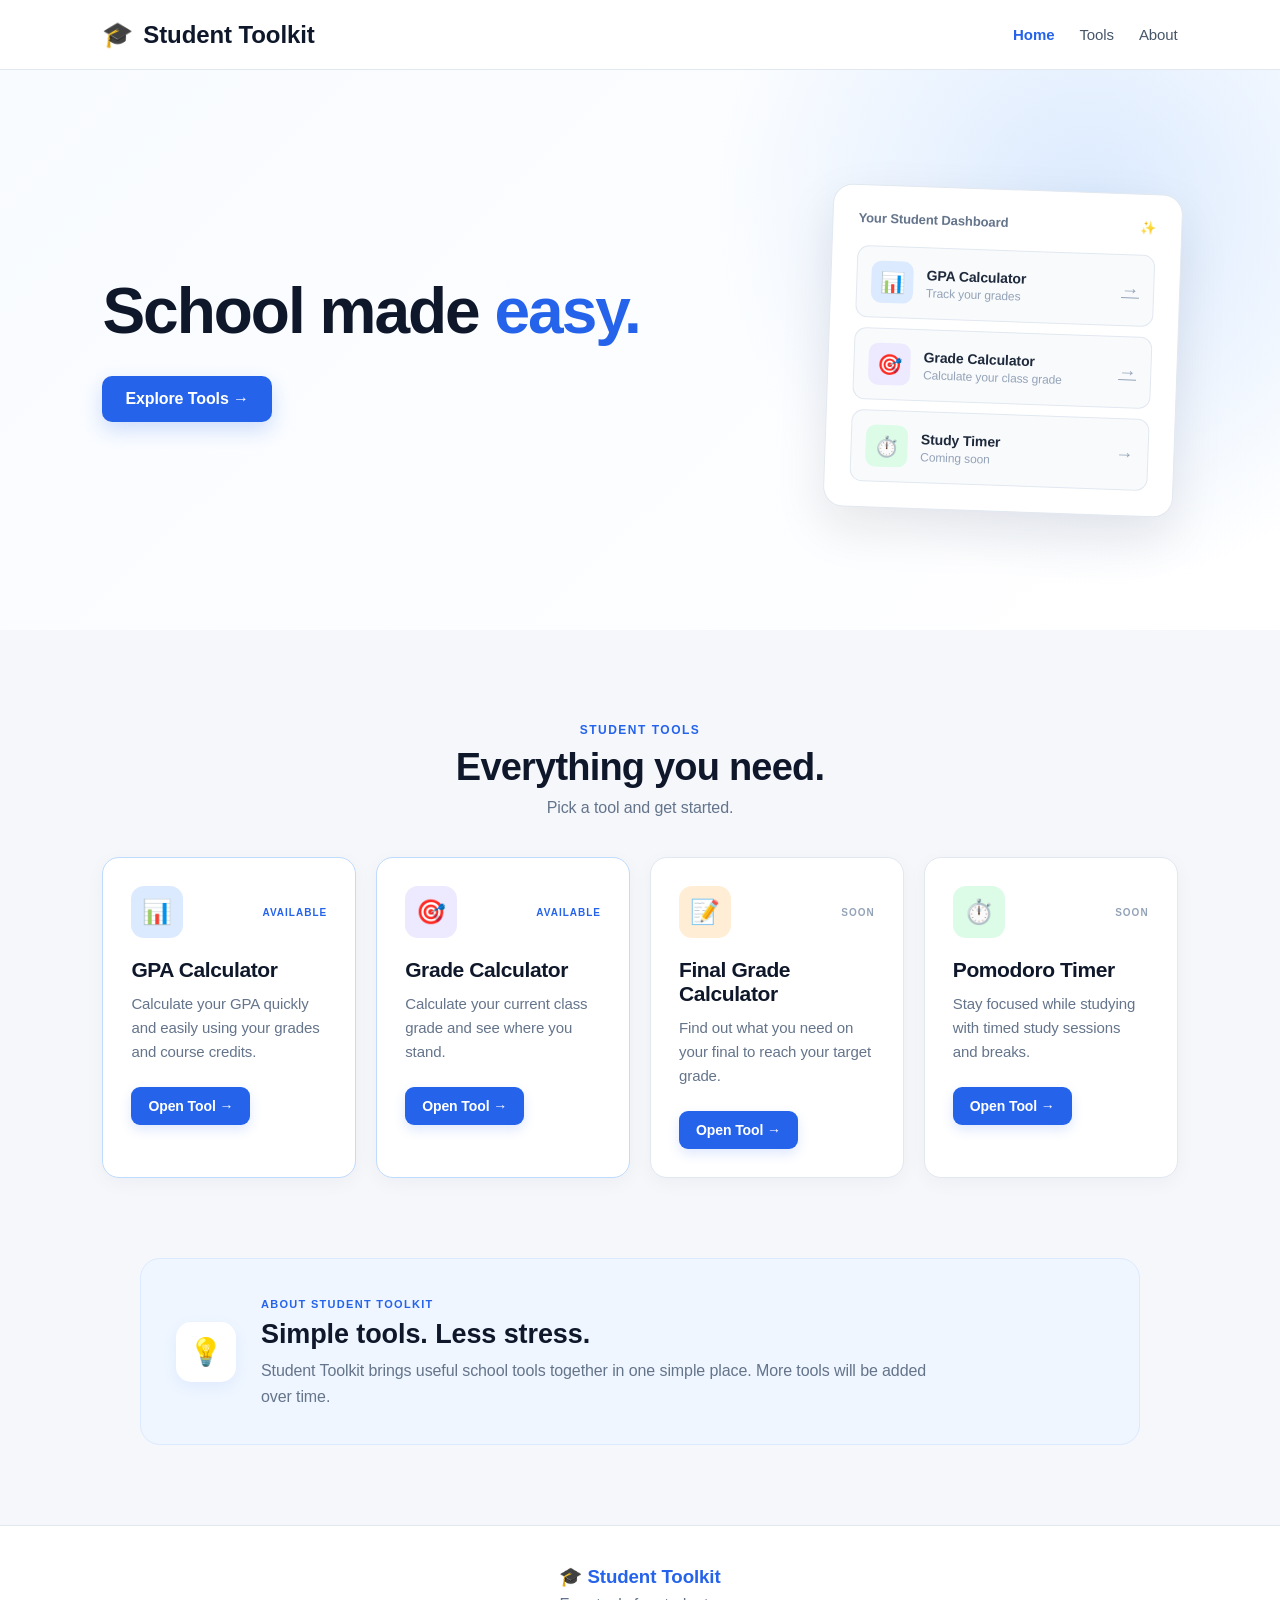
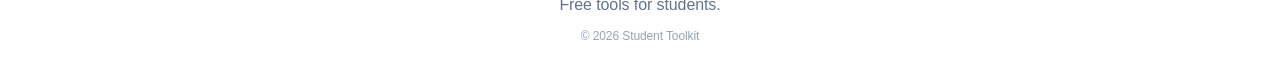
==== commit 1ede43ee: "Update index.html" ====
--- a/index.html
+++ b/index.html
@@ -2,394 +2,281 @@
 <html lang="en">
 
 <head>
-
     <meta charset="UTF-8">
-
-    <meta
-        name="viewport"
-        content="width=device-width, initial-scale=1.0"
-    >
+    <meta name="viewport" content="width=device-width, initial-scale=1.0">
 
     <title>Student Toolkit | Free GPA, Grade & Study Tools</title>
 
-    <!-- Google / SEO -->
     <meta name="description" content="Free student tools including a GPA calculator, grade calculator, final grade calculator, and Pomodoro study timer.">
     <meta name="robots" content="index, follow">
-    <link rel="canonical" href="https://kaidenhark2008.github.io/Student.toolkitV1/">
+
+    <link rel="canonical" href="https://kaidenhark2008.github.io/Student.toolkit/">
 
     <meta property="og:type" content="website">
     <meta property="og:title" content="Student Toolkit | Free Tools for Students">
     <meta property="og:description" content="Free calculators and study tools to help students manage grades, GPA, finals, and study time.">
-    <meta property="og:url" content="https://kaidenhark2008.github.io/Student.toolkitV1/">
+    <meta property="og:url" content="https://kaidenhark2008.github.io/Student.toolkit/">
     <meta property="og:site_name" content="Student Toolkit">
 
     <meta name="twitter:card" content="summary">
     <meta name="twitter:title" content="Student Toolkit | Free Tools for Students">
     <meta name="twitter:description" content="Free calculators and study tools to help students manage grades, GPA, finals, and study time.">
 
-    <link
-        rel="stylesheet"
-        href="style.css"
-    >
-
+    <!-- GOOGLE SEARCH CONSOLE VERIFICATION TAG GOES HERE LATER -->
+
+    <link rel="stylesheet" href="style.css">
 </head>
 
-
 <body>
 
-
-    <!-- ========================= -->
-    <!-- Navigation Bar -->
-    <!-- ========================= -->
+    <!-- NAVIGATION -->
 
     <header>
 
-        <nav class="navbar">
-
-            <div class="logo">
-
-                <a href="index.html">
-
-                    Student Toolkit
-
+        <div class="logo">
+            <span>🎓</span>
+            <h1>Student Toolkit</h1>
+        </div>
+
+        <nav>
+            <a href="index.html" class="active">Home</a>
+            <a href="#tools">Tools</a>
+            <a href="#about">About</a>
+        </nav>
+
+    </header>
+
+
+    <main>
+
+        <!-- HERO -->
+
+        <section class="hero">
+
+            <div class="hero-content">
+
+                <h2>
+                    School made <span>easy.</span>
+                </h2>
+
+                <a href="#tools" class="hero-button">
+                    Explore Tools →
                 </a>
 
             </div>
 
 
-            <ul class="nav-links">
-
-                <li>
-
-                    <a
-                        href="index.html"
-                        class="active"
-                    >
-                        Home
+            <!-- HERO DASHBOARD -->
+
+            <div class="hero-card">
+
+                <div class="hero-card-top">
+                    <span>Your Student Dashboard</span>
+                    <span>✨</span>
+                </div>
+
+
+                <!-- GPA -->
+
+                <div class="dashboard-item">
+
+                    <div class="dashboard-icon blue">
+                        📊
+                    </div>
+
+                    <div>
+                        <strong>GPA Calculator</strong>
+                        <p>Track your grades</p>
+                    </div>
+
+                    <a href="gpa.html" class="arrow">→</a>
+
+                </div>
+
+
+                <!-- GRADE CALCULATOR -->
+
+                <div class="dashboard-item">
+
+                    <div class="dashboard-icon purple">
+                        🎯
+                    </div>
+
+                    <div>
+                        <strong>Grade Calculator</strong>
+                        <p>Calculate your class grade</p>
+                    </div>
+
+                    <a href="grade.html" class="arrow">→</a>
+
+                </div>
+
+
+                <!-- STUDY TIMER -->
+
+                <div class="dashboard-item">
+
+                    <div class="dashboard-icon green">
+                        ⏱️
+                    </div>
+
+                    <div>
+                        <strong>Study Timer</strong>
+                        <p>Coming soon</p>
+                    </div>
+
+                    <span class="arrow">→</span>
+
+                </div>
+
+            </div>
+
+        </section>
+
+
+
+        <!-- TOOLS -->
+
+        <section class="tools" id="tools">
+
+            <div class="section-title">
+
+                <span>STUDENT TOOLS</span>
+
+                <h2>Everything you need.</h2>
+
+                <p>
+                    Pick a tool and get started.
+                </p>
+
+            </div>
+
+
+            <div class="tool-container">
+
+
+                <!-- GPA CALCULATOR -->
+
+                <div class="tool-card available">
+
+                    <div class="tool-top">
+
+                        <div class="tool-icon blue">
+                            📊
+                        </div>
+
+                        <span class="available-tag">
+                            AVAILABLE
+                        </span>
+
+                    </div>
+
+                    <h3>GPA Calculator</h3>
+
+                    <p>
+                        Calculate your GPA quickly and easily
+                        using your grades and course credits.
+                    </p>
+
+                    <a href="gpa.html" class="tool-button">
+                        Open Tool →
                     </a>
 
-                </li>
-
-
-                <li>
-
-                    <a href="#tools">
-
-                        Tools
-
+                </div>
+
+
+
+                <!-- GRADE CALCULATOR -->
+
+                <div class="tool-card available">
+
+                    <div class="tool-top">
+
+                        <div class="tool-icon purple">
+                            🎯
+                        </div>
+
+                        <span class="available-tag">
+                            AVAILABLE
+                        </span>
+
+                    </div>
+
+                    <h3>Grade Calculator</h3>
+
+                    <p>
+                        Calculate your current class grade
+                        and see where you stand.
+                    </p>
+
+                    <a href="grade.html" class="tool-button">
+                        Open Tool →
                     </a>
 
-                </li>
-
-
-                <li>
-
-                    <a href="#about">
-
-                        About
-
+                </div>
+
+
+
+                <!-- FINAL GRADE CALCULATOR -->
+
+                <div class="tool-card">
+
+                    <div class="tool-top">
+
+                        <div class="tool-icon orange">
+                            📝
+                        </div>
+
+                        <span class="soon-tag">
+                            SOON
+                        </span>
+
+                    </div>
+
+                    <h3>Final Grade Calculator</h3>
+
+                    <p>
+                        Find out what you need on your final
+                        to reach your target grade.
+                    </p>
+
+                    <a href="Final.HtMl" class="tool-button">
+                        Open Tool →
                     </a>
 
-                </li>
-
-            </ul>
-
-        </nav>
-
-    </header>
-
-
-
-    <!-- ========================= -->
-    <!-- Hero Section -->
-    <!-- ========================= -->
-
-    <main>
-
-
-        <section class="hero">
-
-            <div class="hero-content">
-
-                <div class="hero-badge">
-
-                    <span>
-                        ✦
-                    </span>
-
-                    BUILT FOR STUDENTS
-
-                </div>
-
-
-                <h1>
-
-                    School made
-
-                    <span class="blue-text">
-
-                        easier.
-
-                    </span>
-
-                </h1>
-
-
-                <p class="hero-description">
-
-                    Simple tools to help you calculate grades,
-                    stay organized, and focus on what matters.
-
-                </p>
-
-
-                <div class="hero-buttons">
-
-                    <a
-                        href="#tools"
-                        class="primary-button"
-                    >
-
-                        Explore Tools
-
-                        <span>
-                            →
+                </div>
+
+
+
+                <!-- POMODORO TIMER -->
+
+                <div class="tool-card">
+
+                    <div class="tool-top">
+
+                        <div class="tool-icon green">
+                            ⏱️
+                        </div>
+
+                        <span class="soon-tag">
+                            SOON
                         </span>
 
+                    </div>
+
+                    <h3>Pomodoro Timer</h3>
+
+                    <p>
+                        Stay focused while studying with
+                        timed study sessions and breaks.
+                    </p>
+
+                    <a href="timer.html" class="tool-button">
+                        Open Tool →
                     </a>
 
-
-                    <a
-                        href="#about"
-                        class="secondary-button"
-                    >
-
-                        Learn More
-
-                    </a>
-
-                </div>
-
-
-                <div class="hero-features">
-
-                    <div class="feature">
-
-                        <span class="check">
-                            ✓
-                        </span>
-
-                        Free to use
-
-                    </div>
-
-
-                    <div class="feature">
-
-                        <span class="check">
-                            ✓
-                        </span>
-
-                        No sign-up
-
-                    </div>
-
-
-                    <div class="feature">
-
-                        <span class="check">
-                            ✓
-                        </span>
-
-                        Built for students
-
-                    </div>
-
-                </div>
-
-            </div>
-
-
-
-            <!-- Hero Preview Card -->
-
-            <div class="hero-preview">
-
-                <div class="preview-window">
-
-                    <div class="preview-top">
-
-                        <div class="preview-dots">
-
-                            <span></span>
-
-                            <span></span>
-
-                            <span></span>
-
-                        </div>
-
-                    </div>
-
-
-                    <div class="preview-content">
-
-                        <div class="preview-icon">
-
-                            🎓
-
-                        </div>
-
-
-                        <h3>
-
-                            Student Toolkit
-
-                        </h3>
-
-
-                        <p>
-
-                            Everything you need.
-                            Nothing you don't.
-
-                        </p>
-
-
-                        <div class="preview-tools">
-
-                            <div class="preview-tool">
-
-                                <div
-                                    class="
-                                        preview-tool-icon
-                                        blue-preview
-                                    "
-                                >
-
-                                    GPA
-
-                                </div>
-
-                                <div>
-
-                                    <strong>
-
-                                        GPA Calculator
-
-                                    </strong>
-
-                                    <span>
-
-                                        Calculate your GPA
-
-                                    </span>
-
-                                </div>
-
-                            </div>
-
-
-                            <div class="preview-tool">
-
-                                <div
-                                    class="
-                                        preview-tool-icon
-                                        purple-preview
-                                    "
-                                >
-
-                                    %
-
-                                </div>
-
-                                <div>
-
-                                    <strong>
-
-                                        Grade Calculator
-
-                                    </strong>
-
-                                    <span>
-
-                                        Calculate your grade
-
-                                    </span>
-
-                                </div>
-
-                            </div>
-
-
-                            <div class="preview-tool">
-
-                                <div
-                                    class="
-                                        preview-tool-icon
-                                        orange-preview
-                                    "
-                                >
-
-                                    ✓
-
-                                </div>
-
-                                <div>
-
-                                    <strong>
-
-                                        Final Grade
-
-                                    </strong>
-
-                                    <span>
-
-                                        Plan your final
-
-                                    </span>
-
-                                </div>
-
-                            </div>
-
-
-                            <div class="preview-tool">
-
-                                <div
-                                    class="
-                                        preview-tool-icon
-                                        green-preview
-                                    "
-                                >
-
-                                    ◷
-
-                                </div>
-
-                                <div>
-
-                                    <strong>
-
-                                        Pomodoro Timer
-
-                                    </strong>
-
-                                    <span>
-
-                                        Stay focused
-
-                                    </span>
-
-                                </div>
-
-                            </div>
-
-                        </div>
-
-                    </div>
-
-                </div>
+                </div>
+
 
             </div>
 
@@ -397,509 +284,60 @@
 
 
 
-        <!-- ========================= -->
-        <!-- Tools Section -->
-        <!-- ========================= -->
-
-        <section
-            class="tools-section"
-            id="tools"
-        >
-
-            <div class="section-heading">
-
-                <span class="section-label">
-
-                    STUDENT TOOLS
-
-                </span>
-
-
-                <h2>
-
-                    Everything you need.
-
-                </h2>
-
-
-                <p>
-
-                    Simple, focused tools designed to make
-                    school a little easier.
-
-                </p>
-
-            </div>
-
-
-
-            <div class="tools-grid">
-
-
-                <!-- GPA Calculator -->
-
-                <div class="tool-card">
-
-                    <div class="tool-card-top">
-
-                        <div
-                            class="
-                                tool-icon
-                                blue-tool
-                            "
-                        >
-
-                            GPA
-
-                        </div>
-
-
-                        <span class="available">
-
-                            AVAILABLE
-
-                        </span>
-
-                    </div>
-
-
-                    <h3>
-
-                        GPA Calculator
-
-                    </h3>
-
-
-                    <p>
-
-                        Calculate your GPA using your
-                        grades and course credits.
-
-                    </p>
-
-
-                    <a
-                        href="gpa.html"
-                        class="tool-link"
-                    >
-
-                        Open Tool
-
-                        <span>
-                            →
-                        </span>
-
-                    </a>
-
-                </div>
-
-
-
-                <!-- Grade Calculator -->
-
-                <div class="tool-card">
-
-                    <div class="tool-card-top">
-
-                        <div
-                            class="
-                                tool-icon
-                                purple-tool
-                            "
-                        >
-
-                            %
-
-                        </div>
-
-
-                        <span class="available">
-
-                            AVAILABLE
-
-                        </span>
-
-                    </div>
-
-
-                    <h3>
-
-                        Grade Calculator
-
-                    </h3>
-
-
-                    <p>
-
-                        Calculate your current grade
-                        using assignment weights.
-
-                    </p>
-
-
-                    <a
-                        href="grade.html"
-                        class="tool-link"
-                    >
-
-                        Open Tool
-
-                        <span>
-                            →
-                        </span>
-
-                    </a>
-
-                </div>
-
-
-
-                <!-- Final Grade Calculator -->
-
-                <div class="tool-card">
-
-                    <div class="tool-card-top">
-
-                        <div
-                            class="
-                                tool-icon
-                                orange-tool
-                            "
-                        >
-
-                            ✓
-
-                        </div>
-
-
-                        <span class="coming-soon">
-
-                            SOON
-
-                        </span>
-
-                    </div>
-
-
-                    <h3>
-
-                        Final Grade Calculator
-
-                    </h3>
-
-
-                    <p>
-
-                        Find out what score you need
-                        on your final exam.
-
-                    </p>
-
-
-                    <a
-                        href="final.html"
-                        class="tool-link"
-                    >
-
-                        Open Tool
-
-                        <span>
-                            →
-                        </span>
-
-                    </a>
-
-                </div>
-
-
-
-                <!-- Pomodoro Timer -->
-
-                <div class="tool-card">
-
-                    <div class="tool-card-top">
-
-                        <div
-                            class="
-                                tool-icon
-                                green-tool
-                            "
-                        >
-
-                            ◷
-
-                        </div>
-
-
-                        <span class="coming-soon">
-
-                            SOON
-
-                        </span>
-
-                    </div>
-
-
-                    <h3>
-
-                        Pomodoro Timer
-
-                    </h3>
-
-
-                    <p>
-
-                        Stay focused with timed
-                        study sessions and breaks.
-
-                    </p>
-
-
-                    <a
-                        href="timer.html"
-                        class="tool-link"
-                    >
-
-                        Open Tool
-
-                        <span>
-                            →
-                        </span>
-
-                    </a>
-
-                </div>
-
+        <!-- ABOUT -->
+
+        <section class="about" id="about">
+
+            <div class="about-box">
+
+                <div class="about-icon">
+                    💡
+                </div>
+
+                <div>
+
+                    <span>ABOUT STUDENT TOOLKIT</span>
+
+                    <h2>
+                        Simple tools. Less stress.
+                    </h2>
+
+                    <p>
+                        Student Toolkit brings useful school
+                        tools together in one simple place.
+                        More tools will be added over time.
+                    </p>
+
+                </div>
 
             </div>
 
         </section>
 
-
-
-        <!-- ========================= -->
-        <!-- About Section -->
-        <!-- ========================= -->
-
-        <section
-            class="about-section"
-            id="about"
-        >
-
-            <div class="about-container">
-
-
-                <div class="about-left">
-
-                    <span class="section-label">
-
-                        ABOUT
-
-                    </span>
-
-
-                    <h2>
-
-                        Tools that actually help.
-
-                    </h2>
-
-
-                    <p>
-
-                        Student Toolkit was built to give students
-                        quick access to useful school tools without
-                        unnecessary features, accounts, or distractions.
-
-                    </p>
-
-
-                    <p>
-
-                        Whether you're calculating your GPA,
-                        checking your grade, planning for a final,
-                        or trying to stay focused while studying,
-                        Student Toolkit keeps everything simple.
-
-                    </p>
-
-                </div>
-
-
-
-                <div class="about-right">
-
-
-                    <div class="about-feature">
-
-                        <div class="about-icon">
-
-                            ✓
-
-                        </div>
-
-
-                        <div>
-
-                            <h3>
-
-                                Simple
-
-                            </h3>
-
-                            <p>
-
-                                Easy-to-use tools without
-                                unnecessary complexity.
-
-                            </p>
-
-                        </div>
-
-                    </div>
-
-
-
-                    <div class="about-feature">
-
-                        <div class="about-icon">
-
-                            ⚡
-
-                        </div>
-
-
-                        <div>
-
-                            <h3>
-
-                                Fast
-
-                            </h3>
-
-                            <p>
-
-                                Get the information you
-                                need in seconds.
-
-                            </p>
-
-                        </div>
-
-                    </div>
-
-
-
-                    <div class="about-feature">
-
-                        <div class="about-icon">
-
-                            ♡
-
-                        </div>
-
-
-                        <div>
-
-                            <h3>
-
-                                Free
-
-                            </h3>
-
-                            <p>
-
-                                No accounts, subscriptions,
-                                or payments required.
-
-                            </p>
-
-                        </div>
-
-                    </div>
-
-
-                </div>
-
-            </div>
-
-        </section>
-
-
     </main>
 
 
 
-    <!-- ========================= -->
-    <!-- Footer -->
-    <!-- ========================= -->
+    <!-- FOOTER -->
 
     <footer>
 
-        <div class="footer-container">
-
-            <div class="footer-left">
-
-                <h3>
-
-                    Student Toolkit
-
-                </h3>
-
-
-                <p>
-
-                    Simple tools for students.
-
-                </p>
-
-            </div>
-
-
-            <div class="footer-right">
-
-                <a href="index.html">
-
-                    Home
-
-                </a>
-
-
-                <a href="#tools">
-
-                    Tools
-
-                </a>
-
-
-                <a href="#about">
-
-                    About
-
-                </a>
-
-            </div>
-
-        </div>
-
-
-        <div class="footer-bottom">
-
-            <p>
-
-                © 2026 Student Toolkit.
-                Built for students.
-
-            </p>
-
-        </div>
+        <h3>🎓 Student Toolkit</h3>
+
+        <p>
+            Free tools for students.
+        </p>
+
+        <span>
+            © 2026 Student Toolkit
+        </span>
 
     </footer>
 
 
+
     <script src="script.js"></script>
 
-
 </body>
 
 </html>
